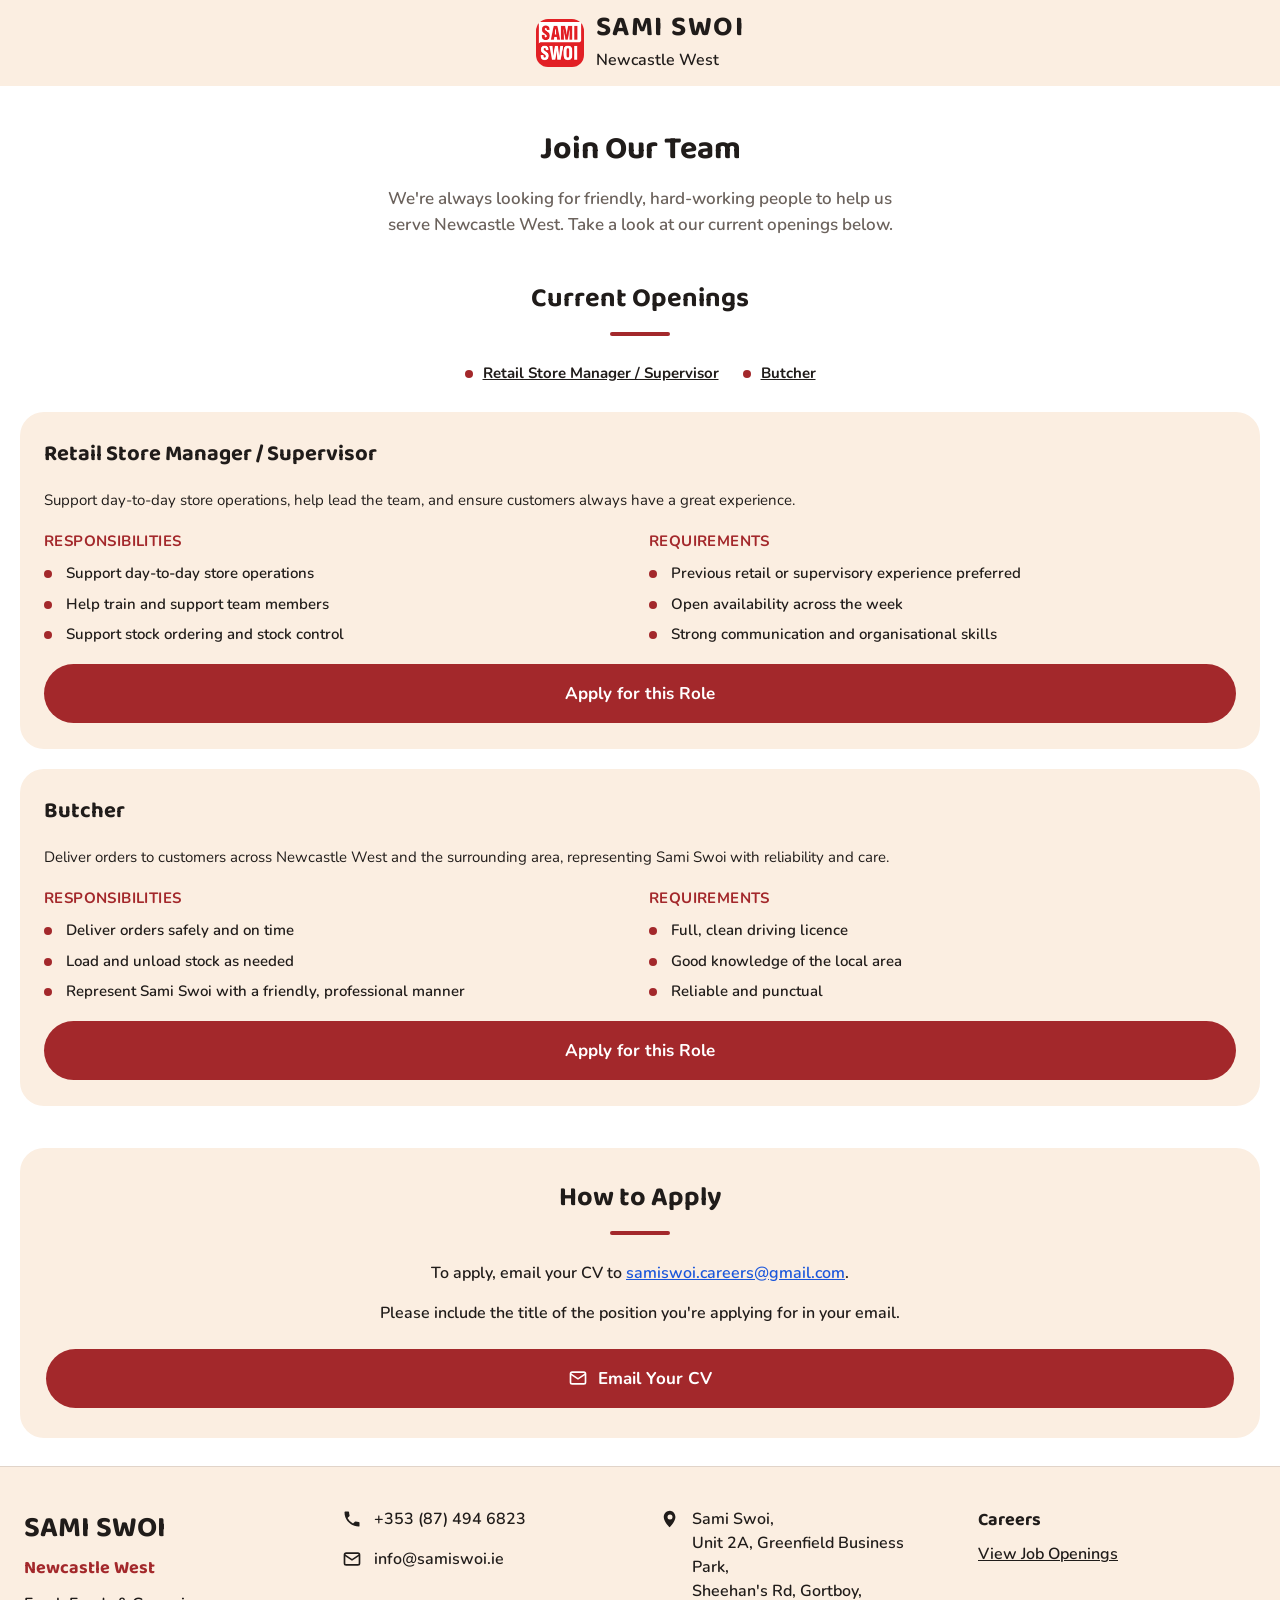
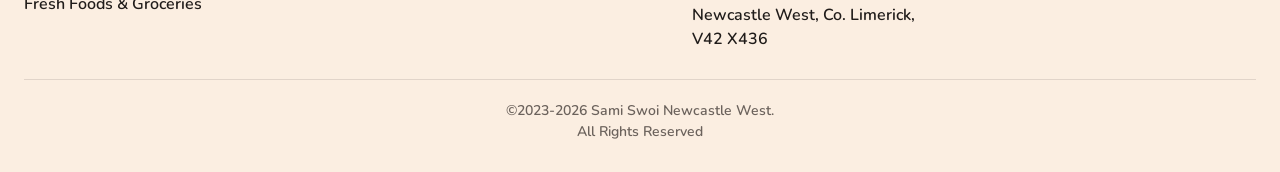
==== jobs.html @ d5d6e039 "Update jobs" ====
<!DOCTYPE html>
<html lang="en">

<head>
  <meta charset="UTF-8" />
  <meta name="viewport" content="width=device-width, initial-scale=1.0" />
  <title>Jobs | Sami Swoi Newcastle West</title>
  <meta name="format-detection" content="telephone=no" />
  <link rel="icon" href="favicon.ico" />
  <link rel="preconnect" href="https://fonts.googleapis.com" />
  <link rel="preconnect" href="https://fonts.gstatic.com" crossorigin />
  <link
    href="https://fonts.googleapis.com/css2?family=Baloo+2:wght@500;600;700;800&family=Nunito:wght@400;600;700;800&display=swap"
    rel="stylesheet" />
  <link rel="stylesheet" href="styles.css" />
  <script src="fragments.js" defer></script>
</head>

<body>
  <div class="page" id="top">

    <div id="site-header"></div>

    <section class="jobs-hero">
      <div class="jobs-hero-content">
        <h1>Join Our Team</h1>
        <p>We're always looking for friendly, hard-working people to help us serve Newcastle West. Take a look at
          our current openings below.</p>
      </div>
    </section>

    <section class="jobs" id="jobs">
      <h2 class="section-heading">Current Openings</h2>

      <ul class="job-links">
        <li><a href="#job1">Retail Store Manager / Supervisor</a></li>
        <li><a href="#job2">Butcher</a></li>
      </ul>

      <div class="job-list">

        <article class="job-card" id="job1">
          <h3 class="job-title">Retail Store Manager / Supervisor</h3>
          <p class="job-description">Support day-to-day store operations, help lead the team, and ensure customers
            always have a great experience.</p>
          <div class="job-groups">
            <div class="job-group">
              <h4 class="job-group-heading">Responsibilities</h4>
              <ul class="job-bullets">
                <li>Support day-to-day store operations</li>
                <li>Help train and support team members</li>
                <li>Support stock ordering and stock control</li>
              </ul>
            </div>
            <div class="job-group">
              <h4 class="job-group-heading">Requirements</h4>
              <ul class="job-bullets">
                <li>Previous retail or supervisory experience preferred</li>
                <li>Open availability across the week</li>
                <li>Strong communication and organisational skills</li>
              </ul>
            </div>
          </div>
          <a href="#apply" class="btn btn-primary btn-full">Apply for this Role</a>
        </article>

        <article class="job-card" id="job2">
          <h3 class="job-title">Butcher</h3>
          <p class="job-description">Deliver orders to customers across Newcastle West and the surrounding area,
            representing Sami Swoi with reliability and care.</p>
          <div class="job-groups">
            <div class="job-group">
              <h4 class="job-group-heading">Responsibilities</h4>
              <ul class="job-bullets">
                <li>Deliver orders safely and on time</li>
                <li>Load and unload stock as needed</li>
                <li>Represent Sami Swoi with a friendly, professional manner</li>
              </ul>
            </div>
            <div class="job-group">
              <h4 class="job-group-heading">Requirements</h4>
              <ul class="job-bullets">
                <li>Full, clean driving licence</li>
                <li>Good knowledge of the local area</li>
                <li>Reliable and punctual</li>
              </ul>
            </div>
          </div>
          <a href="#apply" class="btn btn-primary btn-full">Apply for this Role</a>
        </article>

      </div>
    </section>

    <section class="apply" id="apply">
      <div class="apply-card">
        <h2 class="section-heading">How to Apply</h2>
        <p>To apply, email your CV to <a href="mailto:samiswoi.careers@gmail.com" class="link">samiswoi.careers@gmail.com</a>.</p>
        <p>Please include the title of the position you're applying for in your email.</p>
        <a href="mailto:samiswoi.careers@gmail.com?subject=Job%20Application" class="btn btn-primary btn-full">
          <svg viewBox="0 0 24 24" fill="none" stroke="currentColor" stroke-width="2">
            <rect x="3" y="5" width="18" height="14" rx="2" />
            <path d="M3 7l9 6 9-6" />
          </svg>
          Email Your CV
        </a>
      </div>
    </section>

    <div id="site-footer"></div>

  </div>

</body>

</html>
---- styles.css ----
:root {
  --cream: #fbeee1;
  --maroon: #a3282b;
  --maroon-dark: #862123;
  --ink: #201c1a;
  --ink-soft: #6b625c;
  --placeholder: #58524e;
  --white: #ffffff;
  --line: rgba(32, 28, 26, 0.12);
  --radius-lg: 24px;
  --radius-md: 18px;
  --radius-sm: 12px;
}

* {
  margin: 0;
  padding: 0;
  box-sizing: border-box;
}

html {
  scroll-behavior: smooth;
}

body {
  font-family: 'Nunito', sans-serif;
  color: var(--ink);
  background: #e9ded0;
  -webkit-font-smoothing: antialiased;
  font-size: 16px;
  line-height: 1.5;
}

h1,
h2,
.logo,
.footer-brand,
.footer-nav-heading,
.product-name,
.info-label,
.job-title {
  font-family: 'Baloo 2', cursive;
}

a {
  color: inherit;
  text-decoration: none;
}

.link {
  color: #1a56db;
  text-decoration: underline;
}

.link:hover {
  color: #1442b0;
}

button {
  font-family: inherit;
  border: none;
  background: none;
  cursor: pointer;
}

a:focus-visible,
button:focus-visible {
  outline: 3px solid var(--maroon);
  outline-offset: 3px;
}

.page {
  margin: 0 auto;
  background: var(--white);
  overflow: hidden;
}

@media (max-width: 600px) {
  .page {
    box-shadow: 0 0 60px rgba(0, 0, 0, 0.12);
  }
}

/* ---------- Header ---------- */
.site-header {
  position: relative;
  background: var(--cream);
  display: flex;
  align-items: center;
  justify-content: center;
  padding: 14px 24px;
  z-index: 30;
}

.logo-block {
  display: flex;
  align-items: center;
  gap: 12px;
}

.logo-icon {
  width: 40px;
  height: 40px;
  flex-shrink: 0;
  border-radius: var(--radius-sm);
}

.logo-block .logo {
  font-size: 28px;
  font-weight: 700;
  letter-spacing: 1.5px;
  line-height: 1;
}

.logo-block .tagline {
  font-size: 16px;
  font-weight: 600;
  margin-top: 6px;
}

@media (min-width: 601px) {
  .logo-icon {
    width: 48px;
    height: 48px;
  }
}

/* ---------- Hero ---------- */
.hero {
  position: relative;
  min-height: 580px;
  display: flex;
  align-items: flex-end;
  background: url('static/images/main.jpeg') center / cover no-repeat;
  overflow: hidden;
}

.hero::after {
  content: "";
  position: absolute;
  inset: 0;
  background: linear-gradient(to top, rgba(10, 8, 6, 0.82) 8%, rgba(10, 8, 6, 0.25) 55%, rgba(10, 8, 6, 0.05) 100%);
}

.hero-content {
  position: relative;
  z-index: 2;
  padding: 32px 24px 40px;
  color: var(--white);
}

.hero-content h1 {
  font-size: 40px;
  font-weight: 700;
  line-height: 1.08;
  margin-bottom: 16px;
  text-shadow: 0 2px 12px rgba(0, 0, 0, 0.25);
}

.hero-content p {
  font-size: 20px;
  font-weight: 700;
  line-height: 1.4;
  margin-bottom: 26px;
  max-width: 520px;
  text-shadow: 0 1px 8px rgba(0, 0, 0, 0.2);
}

.hero-buttons {
  display: flex;
  flex-wrap: wrap;
  gap: 12px;
}

/* ---------- Buttons ---------- */
.btn {
  display: inline-flex;
  align-items: center;
  justify-content: center;
  gap: 10px;
  padding: 17px 26px;
  border-radius: 50px;
  font-weight: 700;
  font-size: 17px;
  transition: transform 0.15s ease, background 0.15s ease, box-shadow 0.15s ease;
}

.btn svg {
  width: 20px;
  height: 20px;
  flex-shrink: 0;
}

.btn-primary {
  background: var(--maroon);
  color: var(--white);
}

.btn-primary:hover {
  background: var(--maroon-dark);
  transform: translateY(-2px);
  box-shadow: 0 10px 20px rgba(163, 40, 43, 0.3);
}

.btn-outline {
  background: rgba(0, 0, 0, 0.18);
  border: 2px solid var(--white);
  color: var(--white);
}

.btn-outline:hover {
  background: rgba(255, 255, 255, 0.15);
  transform: translateY(-2px);
}

.btn-full {
  width: 100%;
}

/* ---------- Quick info cards ---------- */
.quick-info {
  display: grid;
  grid-template-columns: repeat(3, 1fr);
  gap: 12px;
  padding: 28px 20px 8px;
}

.info-card {
  background: var(--cream);
  border-radius: var(--radius-md);
  padding: 26px 8px 20px;
  text-align: center;
  display: flex;
  flex-direction: column;
  align-items: center;
  gap: 10px;
  transition: transform 0.2s ease, box-shadow 0.2s ease;
}

.info-card:hover {
  transform: translateY(-4px);
  box-shadow: 0 10px 24px rgba(0, 0, 0, 0.08);
}

.info-card-tel {
  display: flex;
  flex-direction: column;
  align-items: center;
  gap: 10px;
}

.info-icon {
  color: var(--maroon);
  width: 34px;
  height: 34px;
}

.info-icon svg {
  width: 100%;
  height: 100%;
}

.info-label {
  font-size: 18px;
  font-weight: 700;
}

.info-sub {
  font-size: 14px;
  opacity: 0.75;
  word-break: break-word;
}

/* ---------- Section heading ---------- */
.section-heading {
  font-size: 27px;
  font-weight: 700;
  text-align: center;
  position: relative;
  padding-bottom: 16px;
  margin-bottom: 26px;
}

.section-heading::after {
  content: "";
  position: absolute;
  bottom: 0;
  left: 50%;
  transform: translateX(-50%);
  width: 60px;
  height: 4px;
  border-radius: 2px;
  background: var(--maroon);
}

.section-heading.left {
  text-align: left;
}

.section-heading.left::after {
  left: 0;
  transform: none;
}

/* ---------- Best sellers ---------- */
.best-sellers {
  padding: 34px 0 8px;
}

.best-sellers .section-heading {
  padding: 0 20px;
}

.scroll-row {
  display: flex;
  gap: 16px;
  overflow-x: auto;
  padding: 4px 20px 14px;
  scroll-snap-type: x proximity;
}

.scroll-row::-webkit-scrollbar {
  height: 6px;
}

.scroll-row::-webkit-scrollbar-thumb {
  background: var(--line);
  border-radius: 3px;
}

.product-card {
  flex: 0 0 148px;
  scroll-snap-align: start;
}

.product-card .placeholder-img {
  width: 148px;
  height: 148px;
  margin-bottom: 12px;
}

.product-name {
  font-size: 18px;
  font-weight: 700;
  margin-bottom: 2px;
}

.product-sub {
  font-size: 14px;
  color: var(--ink-soft);
  line-height: 1.35;
}

.placeholder-img {
  background-color: var(--placeholder);
  background-image:
    linear-gradient(to top right, transparent calc(50% - 1px), rgba(255, 255, 255, 0.55) calc(50% - 1px), rgba(255, 255, 255, 0.55) calc(50% + 1px), transparent calc(50% + 1px)),
    linear-gradient(to top left, transparent calc(50% - 1px), rgba(255, 255, 255, 0.55) calc(50% - 1px), rgba(255, 255, 255, 0.55) calc(50% + 1px), transparent calc(50% + 1px));
  border-radius: var(--radius-sm);
  transition: transform 0.2s ease;
}

.product-card:hover .placeholder-img {
  transform: scale(1.04);
}

/* ---------- Opening hours ---------- */
.opening-hours {
  padding: 28px 20px 8px;
}

.hours-card {
  background: var(--cream);
  border-radius: var(--radius-lg);
  padding: 30px 26px;
  text-align: center;
}

.hours-card p {
  font-size: 18px;
  font-weight: 600;
  margin-bottom: 6px;
}

.hours-card hr {
  border: none;
  border-top: 1px solid var(--line);
  margin: 18px 0;
}

.hours-card .muted {
  font-size: 15px;
  font-weight: 600;
  color: var(--ink-soft);
  margin-bottom: 0;
}

/* ---------- Gallery ---------- */
.gallery {
  padding: 34px 20px 8px;
}

.carousel {
  overflow: hidden;
}

@media (min-width: 601px) {
  .carousel {
    max-width: 960px;
    margin: 0 auto;
  }
}

.carousel-track {
  display: flex;
  transition: transform 0.5s ease;
}

.carousel-page {
  flex: 0 0 100%;
  display: grid;
  grid-template-columns: repeat(2, 1fr);
  grid-template-rows: repeat(2, 1fr);
  gap: 10px;
}

.carousel-page img {
  width: 100%;
  aspect-ratio: 1 / 1;
  object-fit: cover;
  display: block;
  border-radius: var(--radius-sm);
  transition: transform 0.2s ease;
}

.carousel-page img:hover {
  transform: scale(1.04);
}

.carousel-controls {
  display: flex;
  justify-content: center;
  gap: 16px;
  margin-top: 20px;
}

@media (min-width: 1100px) {
  .carousel-wrap {
    display: grid;
    grid-template-columns: auto minmax(0, 960px) auto;
    align-items: center;
    justify-content: center;
    gap: 24px;
  }

  .carousel-wrap .carousel {
    grid-column: 2;
    margin: 0;
  }

  .carousel-controls {
    display: contents;
  }

  .carousel-controls #galleryPrev {
    grid-column: 1;
    grid-row: 1;
  }

  .carousel-controls #galleryNext {
    grid-column: 3;
    grid-row: 1;
  }
}

.carousel-btn {
  width: 48px;
  height: 48px;
  border-radius: 50%;
  background: var(--maroon);
  color: var(--white);
  display: flex;
  align-items: center;
  justify-content: center;
  transition: background 0.15s ease, transform 0.15s ease;
}

.carousel-btn:hover {
  background: var(--maroon-dark);
  transform: translateY(-2px);
}

.carousel-btn svg {
  width: 22px;
  height: 22px;
}

/* ---------- Find us ---------- */
.find-us {
  padding: 34px 20px 8px;
}

.map-embed {
  border-radius: var(--radius-lg);
  overflow: hidden;
  height: 340px;
  margin-bottom: 24px;
  border: 1px solid var(--line);
}

.map-embed iframe {
  width: 100%;
  height: 100%;
  border: 0;
  display: block;
}

.address-block {
  display: flex;
  gap: 14px;
  align-items: flex-start;
  margin-bottom: 22px;
}

.address-block .pin-icon {
  width: 26px;
  height: 26px;
  color: var(--maroon);
  flex-shrink: 0;
  margin-top: 2px;
}

.address-block p {
  font-size: 18px;
  font-weight: 700;
  line-height: 1.5;
}

/* ---------- Follow us ---------- */
.follow-us {
  padding: 32px 20px 40px;
  margin-top: 20px;
  text-align: center;
}

.follow-us .sub {
  font-size: 18px;
  font-weight: 600;
  max-width: 320px;
  margin: 0 auto 26px;
}

.social-row {
  display: flex;
  justify-content: center;
  gap: 18px;
}

.social-icon {
  width: 62px;
  height: 62px;
  border-radius: 50%;
  background: #141414;
  color: var(--white);
  display: flex;
  align-items: center;
  justify-content: center;
  transition: transform 0.2s ease;
}

.social-icon svg {
  width: 26px;
  height: 26px;
}

.social-icon:hover {
  transform: translateY(-4px);
}

/* ---------- Jobs ---------- */
.jobs-hero {
  padding: 40px 20px 8px;
  text-align: center;
}

.jobs-hero-content h1 {
  font-size: 32px;
  font-weight: 700;
  margin-bottom: 12px;
}

.jobs-hero-content p {
  font-size: 17px;
  font-weight: 600;
  color: var(--ink-soft);
  max-width: 520px;
  margin: 0 auto;
}

.jobs {
  padding: 34px 20px 8px;
}

.job-links {
  list-style: none;
  display: flex;
  flex-wrap: wrap;
  justify-content: center;
  gap: 10px 24px;
  margin: 0 0 28px;
  padding: 0;
}

.job-links li {
  font-size: 15px;
  font-weight: 700;
  padding-left: 18px;
  position: relative;
}

.job-links li::before {
  content: "";
  position: absolute;
  left: 0;
  top: 8px;
  width: 8px;
  height: 8px;
  border-radius: 50%;
  background: var(--maroon);
}

.job-links a {
  text-decoration: underline;
}

.job-links a:hover {
  color: var(--maroon);
}

.job-list {
  display: grid;
  gap: 20px;
}

.job-card {
  background: var(--cream);
  border-radius: var(--radius-lg);
  padding: 26px 24px;
  display: flex;
  flex-direction: column;
  gap: 18px;
  transition: transform 0.2s ease, box-shadow 0.2s ease;
}

.job-card:hover {
  transform: translateY(-4px);
  box-shadow: 0 10px 24px rgba(0, 0, 0, 0.08);
}

.job-title {
  font-size: 22px;
  font-weight: 700;
}

.job-description {
  font-size: 15px;
  color: var(--ink);
  line-height: 1.5;
}

.job-groups {
  display: grid;
  gap: 18px;
}

@media (min-width: 700px) {
  .job-groups {
    grid-template-columns: repeat(2, 1fr);
  }
}

.job-group {
  display: flex;
  flex-direction: column;
  gap: 10px;
}

.job-group-heading {
  font-size: 15px;
  font-weight: 700;
  text-transform: uppercase;
  letter-spacing: 0.4px;
  color: var(--maroon);
}

.job-bullets {
  list-style: none;
  display: flex;
  flex-direction: column;
  gap: 8px;
  flex: 1;
}

.job-bullets li {
  font-size: 15px;
  font-weight: 600;
  padding-left: 22px;
  position: relative;
}

.job-bullets li::before {
  content: "";
  position: absolute;
  left: 0;
  top: 8px;
  width: 8px;
  height: 8px;
  border-radius: 50%;
  background: var(--maroon);
}

.job-card .btn {
  margin-top: auto;
}

/* ---------- Apply ---------- */
.apply {
  padding: 34px 20px 8px;
}

.apply-card {
  background: var(--cream);
  border-radius: var(--radius-lg);
  padding: 30px 26px;
  text-align: center;
}

.apply-card p {
  font-size: 16px;
  font-weight: 600;
  margin-bottom: 16px;
  line-height: 1.5;
}

.apply-card .btn {
  margin-top: 8px;
}

/* ---------- Footer ---------- */
.site-footer {
  background: var(--cream);
  padding: 40px 24px 30px;
  margin-top: 20px;
  border-top: 1px solid var(--line);
}

.footer-columns {
  display: flex;
  flex-direction: column;
  gap: 22px;
}

.footer-brand {
  font-size: 29px;
  font-weight: 700;
}

.footer-location {
  font-size: 18px;
  font-weight: 700;
  color: var(--maroon);
  margin-top: 4px;
  font-family: 'Baloo 2', cursive;
}

.footer-desc {
  font-size: 16px;
  font-weight: 600;
  margin-top: 10px;
}

.footer-contact {
  display: flex;
  flex-direction: column;
  gap: 16px;
}

.footer-address {
  display: flex;
  flex-direction: column;
}

.footer-nav {
  display: flex;
  flex-direction: column;
  gap: 8px;
}

.footer-nav-heading {
  font-size: 18px;
  font-weight: 700;
  font-family: 'Baloo 2', cursive;
}

.footer-nav-link {
  font-size: 16px;
  font-weight: 600;
  text-decoration: underline;
}

.footer-nav-link:hover {
  color: var(--maroon);
}

@media (min-width: 601px) {
  .footer-columns {
    flex-direction: row;
    justify-content: space-between;
    align-items: flex-start;
    gap: 40px;
  }

  .footer-about,
  .footer-contact,
  .footer-address,
  .footer-nav {
    flex: 1;
  }
}

.contact-row {
  display: flex;
  align-items: flex-start;
  gap: 12px;
  font-size: 16px;
  font-weight: 600;
}

.contact-row svg {
  width: 20px;
  height: 20px;
  flex-shrink: 0;
  margin-top: 2px;
}

.contact-row a {
  word-break: break-word;
}

.site-footer hr {
  border: none;
  border-top: 1px solid var(--line);
  margin: 28px 0 20px;
}

.copyright {
  text-align: center;
  font-size: 14px;
  font-weight: 600;
  color: var(--ink-soft);
  line-height: 1.5;
}

@media (prefers-reduced-motion: reduce) {
  html {
    scroll-behavior: auto;
  }

  * {
    transition-duration: 0.01ms !important;
    animation-duration: 0.01ms !important;
  }
}
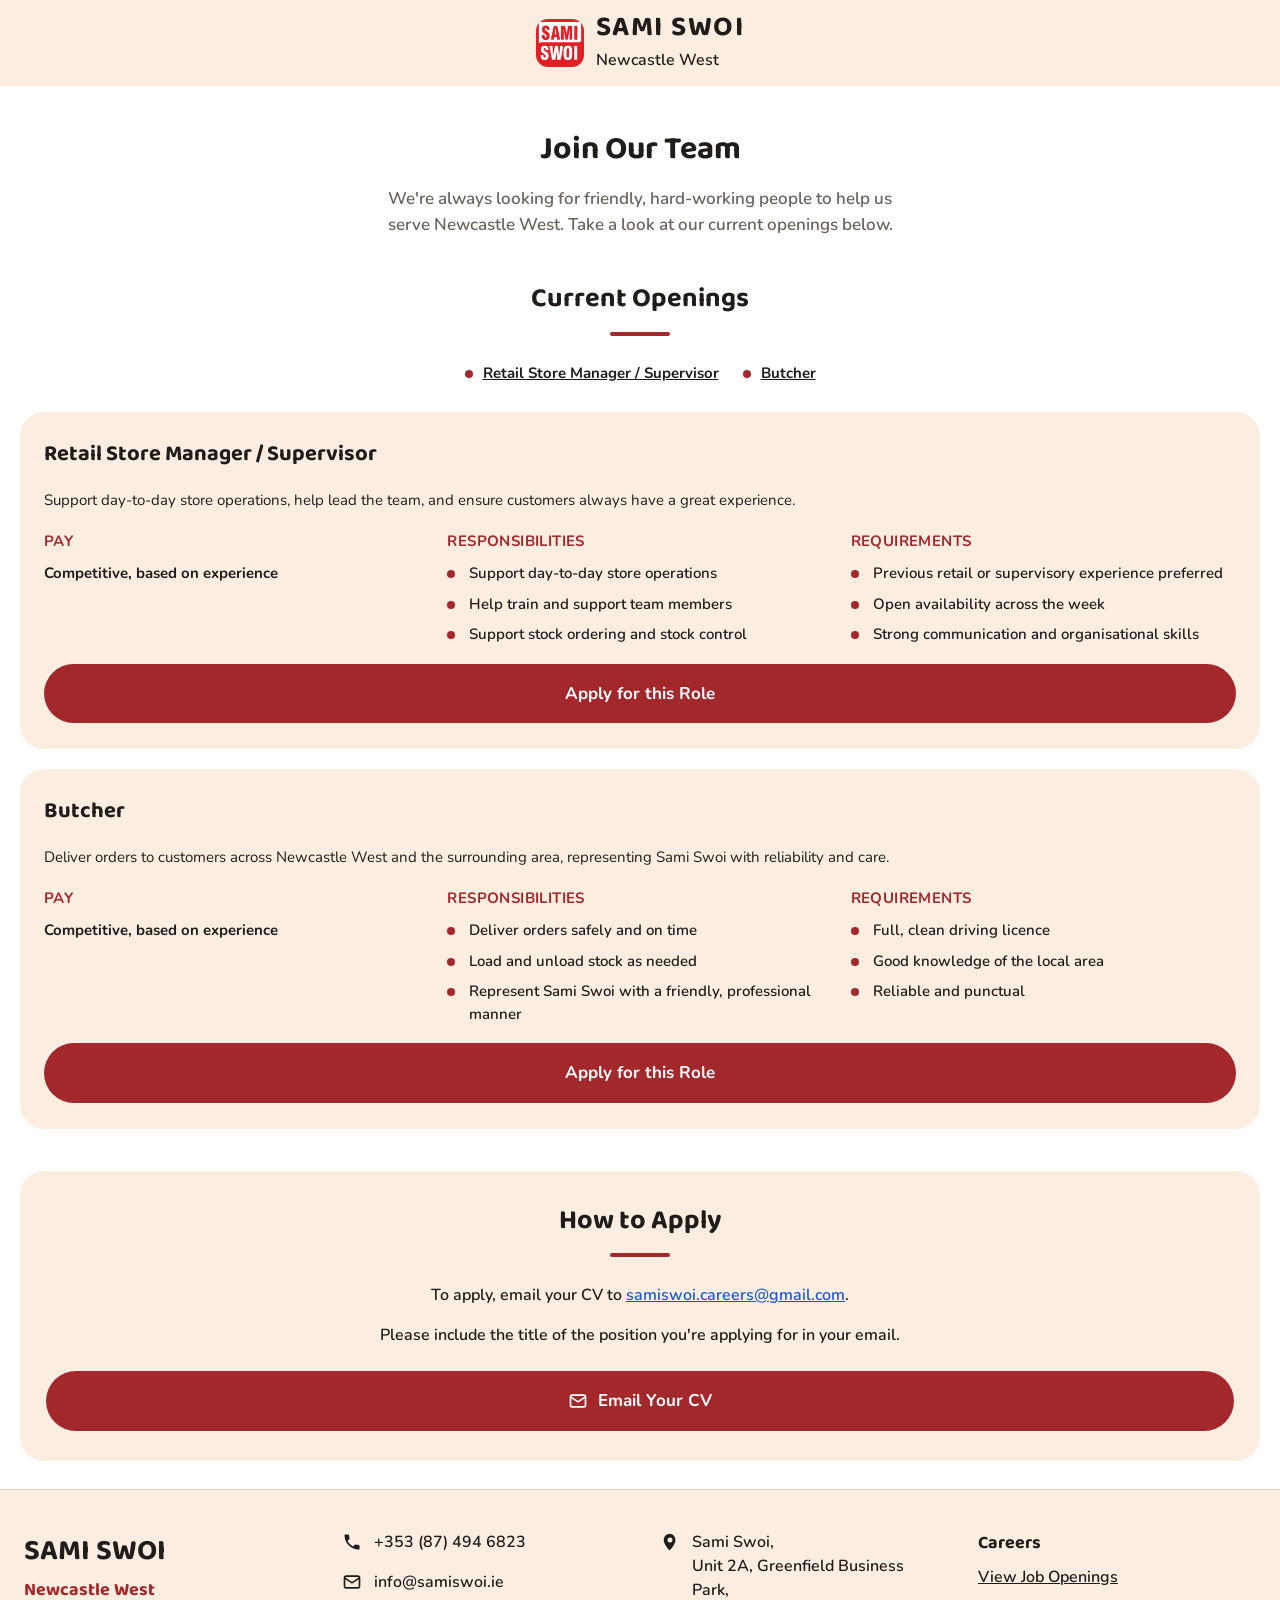
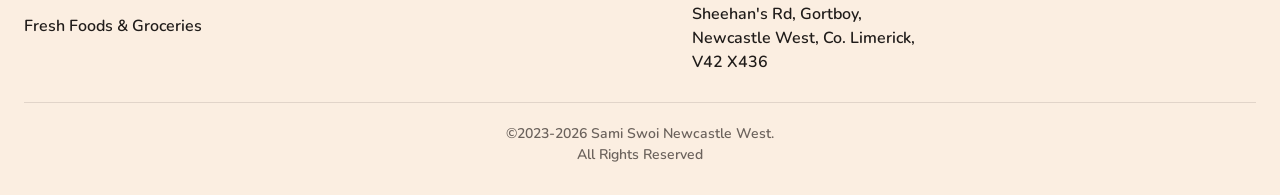
==== commit 1dcef277: "Add pay" ====
--- a/jobs.html
+++ b/jobs.html
@@ -45,6 +45,10 @@
             always have a great experience.</p>
           <div class="job-groups">
             <div class="job-group">
+              <h4 class="job-group-heading">Pay</h4>
+              <p class="job-pay-value">Competitive, based on experience</p>
+            </div>
+            <div class="job-group">
               <h4 class="job-group-heading">Responsibilities</h4>
               <ul class="job-bullets">
                 <li>Support day-to-day store operations</li>
@@ -69,6 +73,10 @@
           <p class="job-description">Deliver orders to customers across Newcastle West and the surrounding area,
             representing Sami Swoi with reliability and care.</p>
           <div class="job-groups">
+            <div class="job-group">
+              <h4 class="job-group-heading">Pay</h4>
+              <p class="job-pay-value">Competitive, based on experience</p>
+            </div>
             <div class="job-group">
               <h4 class="job-group-heading">Responsibilities</h4>
               <ul class="job-bullets">
--- a/styles.css
+++ b/styles.css
@@ -675,7 +675,7 @@
 
 @media (min-width: 700px) {
   .job-groups {
-    grid-template-columns: repeat(2, 1fr);
+    grid-template-columns: repeat(auto-fit, minmax(200px, 1fr));
   }
 }
 
@@ -706,6 +706,12 @@
   font-weight: 600;
   padding-left: 22px;
   position: relative;
+}
+
+.job-pay-value {
+  font-size: 15px;
+  font-weight: 700;
+  color: var(--ink);
 }
 
 .job-bullets li::before {
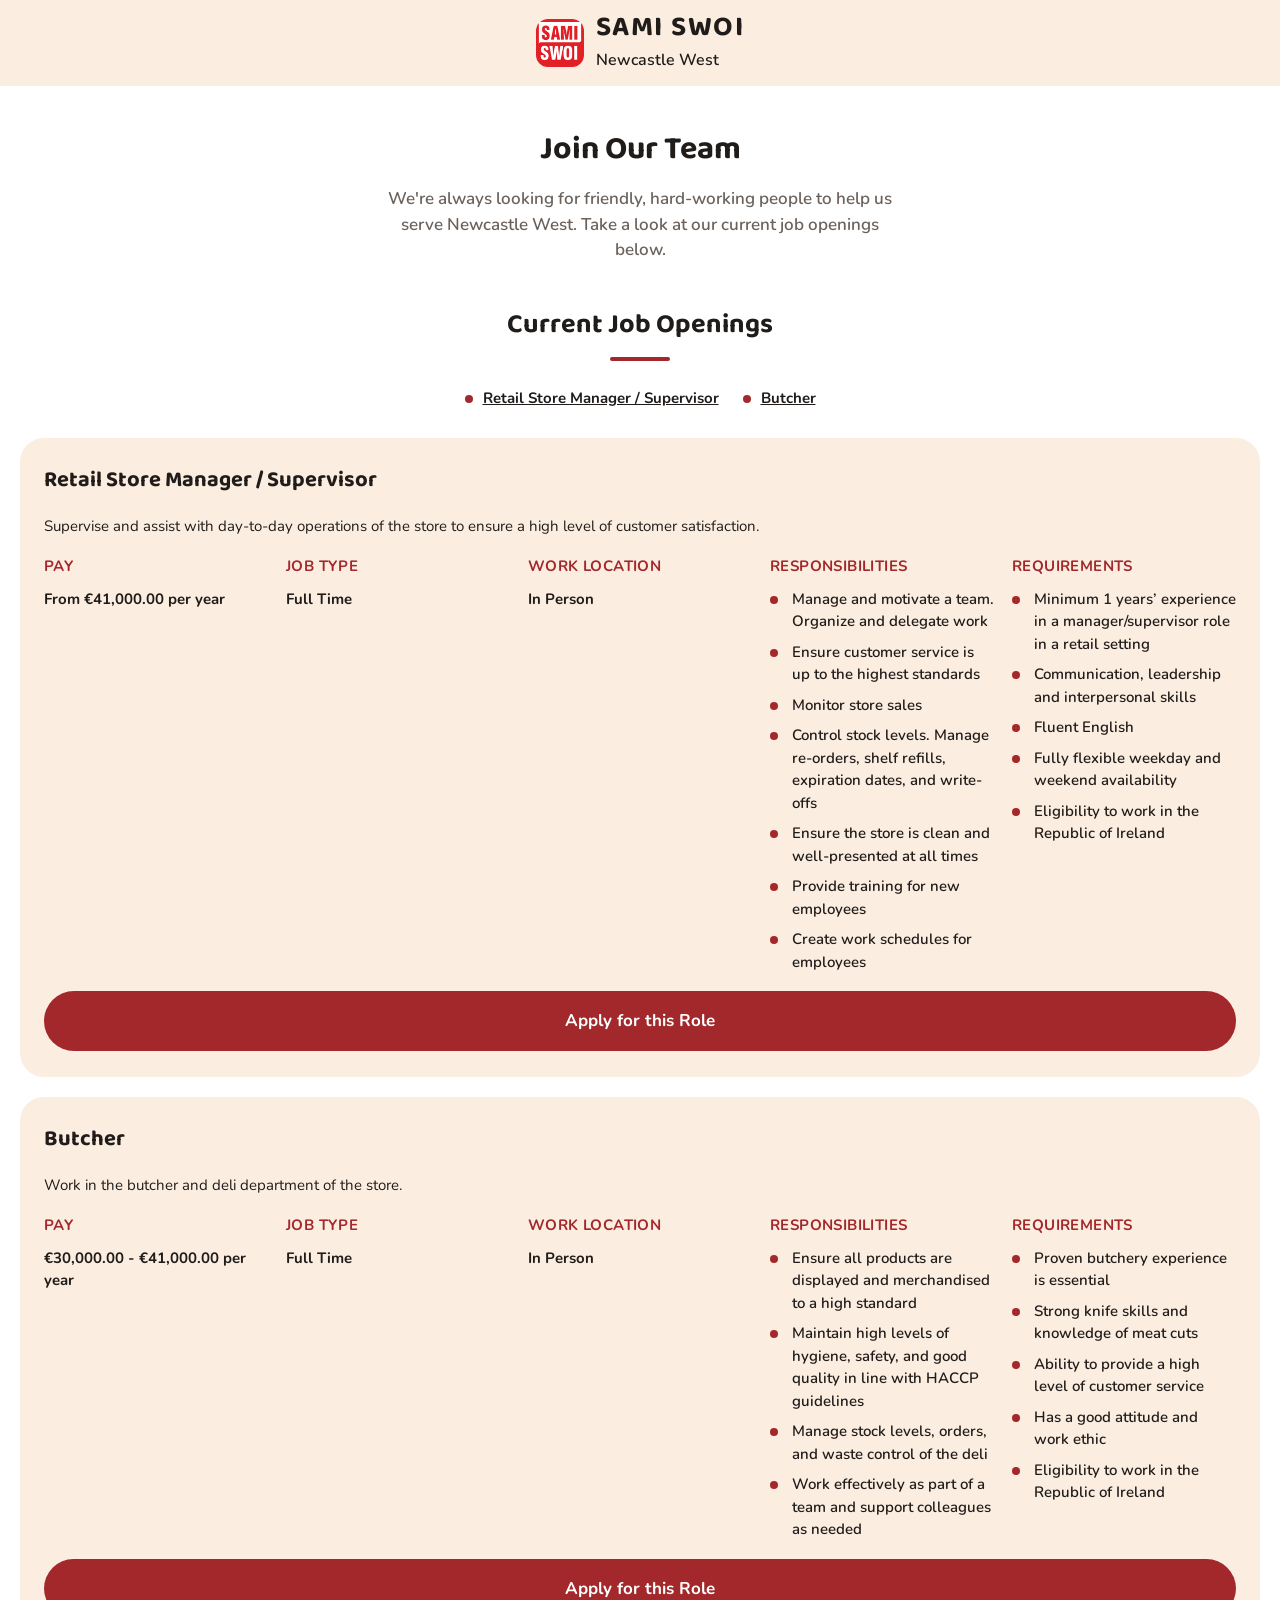
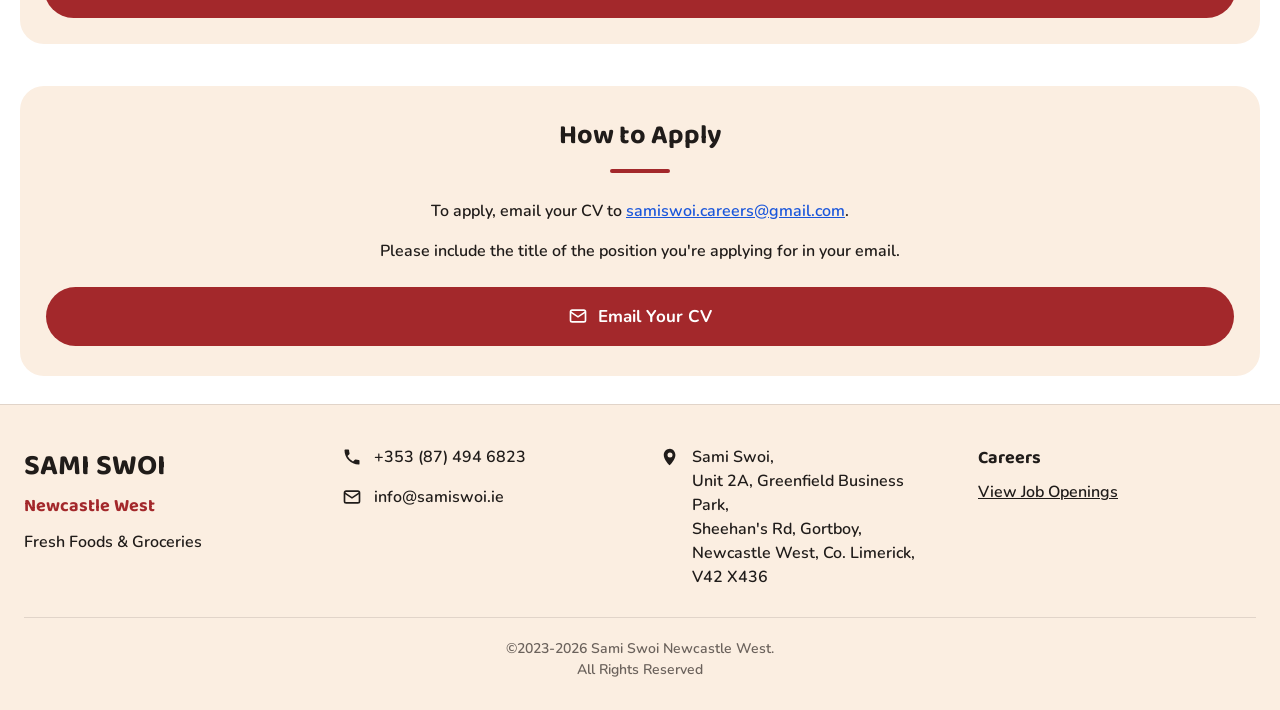
==== commit 95b2fb22: "Update job postings" ====
--- a/jobs.html
+++ b/jobs.html
@@ -25,12 +25,12 @@
       <div class="jobs-hero-content">
         <h1>Join Our Team</h1>
         <p>We're always looking for friendly, hard-working people to help us serve Newcastle West. Take a look at
-          our current openings below.</p>
+          our current job openings below.</p>
       </div>
     </section>
 
     <section class="jobs" id="jobs">
-      <h2 class="section-heading">Current Openings</h2>
+      <h2 class="section-heading">Current Job Openings</h2>
 
       <ul class="job-links">
         <li><a href="#job1">Retail Store Manager / Supervisor</a></li>
@@ -41,27 +41,42 @@
 
         <article class="job-card" id="job1">
           <h3 class="job-title">Retail Store Manager / Supervisor</h3>
-          <p class="job-description">Support day-to-day store operations, help lead the team, and ensure customers
-            always have a great experience.</p>
+          <p class="job-description">
+            Supervise and assist with day-to-day operations of the store to ensure a high level of customer satisfaction.
+          </p>
           <div class="job-groups">
             <div class="job-group">
               <h4 class="job-group-heading">Pay</h4>
-              <p class="job-pay-value">Competitive, based on experience</p>
+              <p class="job-pay-value">From €41,000.00 per year</p>
+            </div>
+            <div class="job-group">
+              <h4 class="job-group-heading">Job Type</h4>
+              <p class="job-pay-value">Full Time</p>
+            </div>
+            <div class="job-group">
+              <h4 class="job-group-heading">Work Location</h4>
+              <p class="job-pay-value">In Person</p>
             </div>
             <div class="job-group">
               <h4 class="job-group-heading">Responsibilities</h4>
               <ul class="job-bullets">
-                <li>Support day-to-day store operations</li>
-                <li>Help train and support team members</li>
-                <li>Support stock ordering and stock control</li>
+                <li>Manage and motivate a team. Organize and delegate work</li>
+                <li>Ensure customer service is up to the highest standards</li>
+                <li>Monitor store sales</li>
+                <li>Control stock levels. Manage re-orders, shelf refills, expiration dates, and write-offs</li>
+                <li>Ensure the store is clean and well-presented at all times</li>
+                <li>Provide training for new employees</li>
+                <li>Create work schedules for employees</li>
               </ul>
             </div>
             <div class="job-group">
               <h4 class="job-group-heading">Requirements</h4>
               <ul class="job-bullets">
-                <li>Previous retail or supervisory experience preferred</li>
-                <li>Open availability across the week</li>
-                <li>Strong communication and organisational skills</li>
+                <li>Minimum 1 years’ experience in a manager/supervisor role in a retail setting</li>
+                <li>Communication, leadership and interpersonal skills</li>
+                <li>Fluent English</li>
+                <li>Fully flexible weekday and weekend availability</li>
+                <li>Eligibility to work in the Republic of Ireland</li>
               </ul>
             </div>
           </div>
@@ -70,27 +85,37 @@
 
         <article class="job-card" id="job2">
           <h3 class="job-title">Butcher</h3>
-          <p class="job-description">Deliver orders to customers across Newcastle West and the surrounding area,
-            representing Sami Swoi with reliability and care.</p>
+          <p class="job-description">Work in the butcher and deli department of the store.</p>
           <div class="job-groups">
             <div class="job-group">
               <h4 class="job-group-heading">Pay</h4>
-              <p class="job-pay-value">Competitive, based on experience</p>
+              <p class="job-pay-value">€30,000.00 - €41,000.00 per year</p>
+            </div>
+            <div class="job-group">
+              <h4 class="job-group-heading">Job Type</h4>
+              <p class="job-pay-value">Full Time</p>
+            </div>
+            <div class="job-group">
+              <h4 class="job-group-heading">Work Location</h4>
+              <p class="job-pay-value">In Person</p>
             </div>
             <div class="job-group">
               <h4 class="job-group-heading">Responsibilities</h4>
               <ul class="job-bullets">
-                <li>Deliver orders safely and on time</li>
-                <li>Load and unload stock as needed</li>
-                <li>Represent Sami Swoi with a friendly, professional manner</li>
+                <li>Ensure all products are displayed and merchandised to a high standard</li>
+                <li>Maintain high levels of hygiene, safety, and good quality in line with HACCP guidelines</li>
+                <li>Manage stock levels, orders, and waste control of the deli</li>
+                <li>Work effectively as part of a team and support colleagues as needed</li>
               </ul>
             </div>
             <div class="job-group">
               <h4 class="job-group-heading">Requirements</h4>
               <ul class="job-bullets">
-                <li>Full, clean driving licence</li>
-                <li>Good knowledge of the local area</li>
-                <li>Reliable and punctual</li>
+                <li>Proven butchery experience is essential</li>
+                <li>Strong knife skills and knowledge of meat cuts</li>
+                <li>Ability to provide a high level of customer service</li>
+                <li>Has a good attitude and work ethic</li>
+                <li>Eligibility to work in the Republic of Ireland</li>
               </ul>
             </div>
           </div>
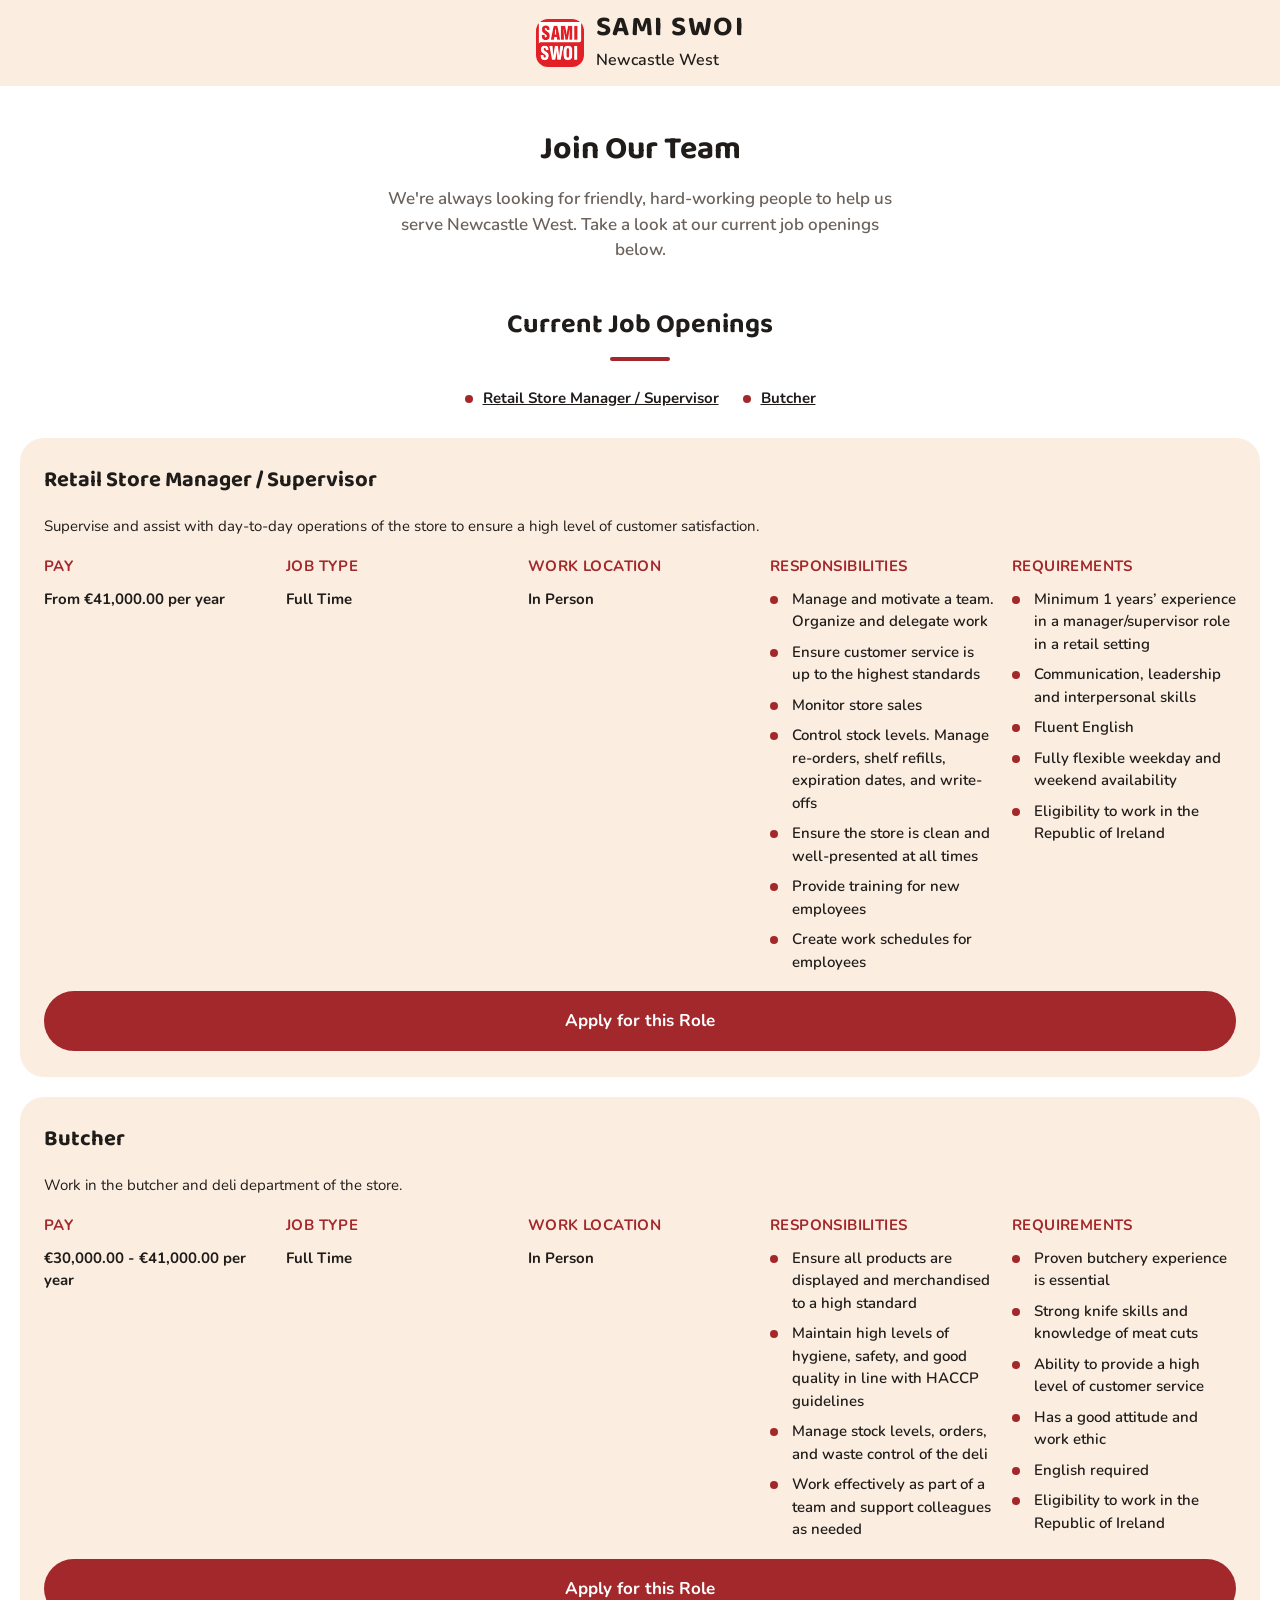
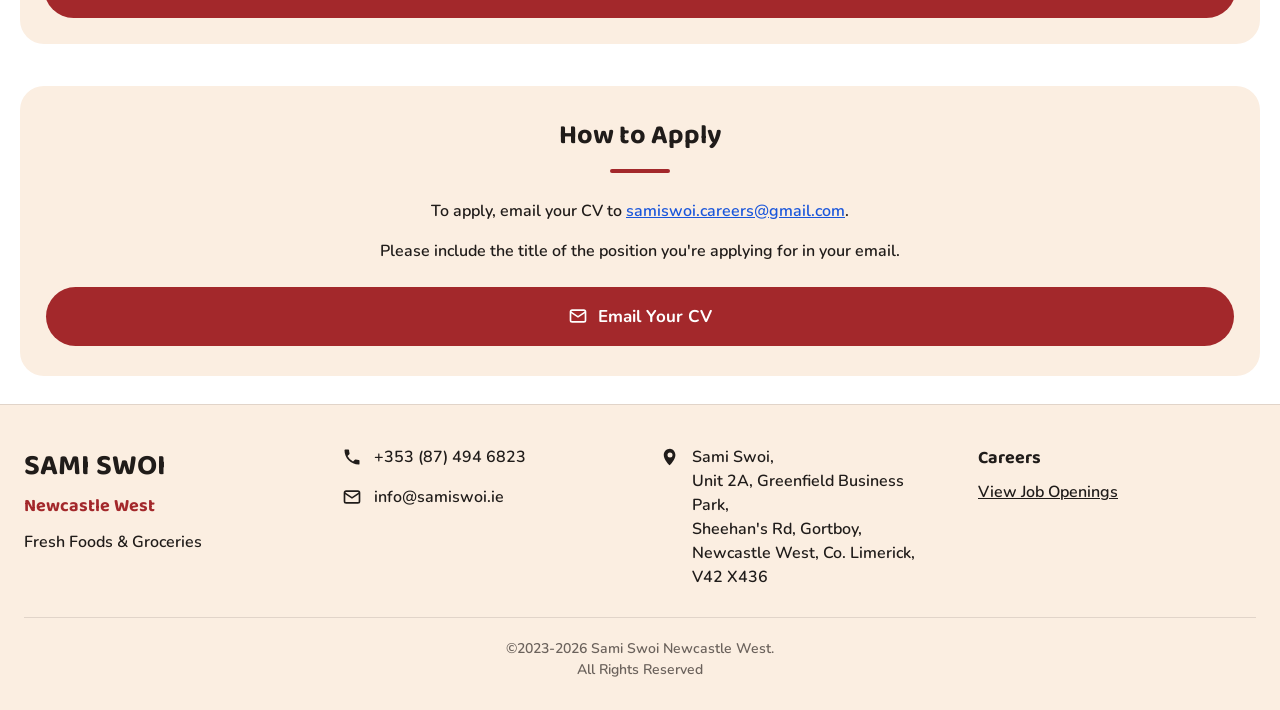
==== commit 68aef0f9: "Update job" ====
--- a/jobs.html
+++ b/jobs.html
@@ -115,6 +115,7 @@
                 <li>Strong knife skills and knowledge of meat cuts</li>
                 <li>Ability to provide a high level of customer service</li>
                 <li>Has a good attitude and work ethic</li>
+                <li>English required</li>
                 <li>Eligibility to work in the Republic of Ireland</li>
               </ul>
             </div>
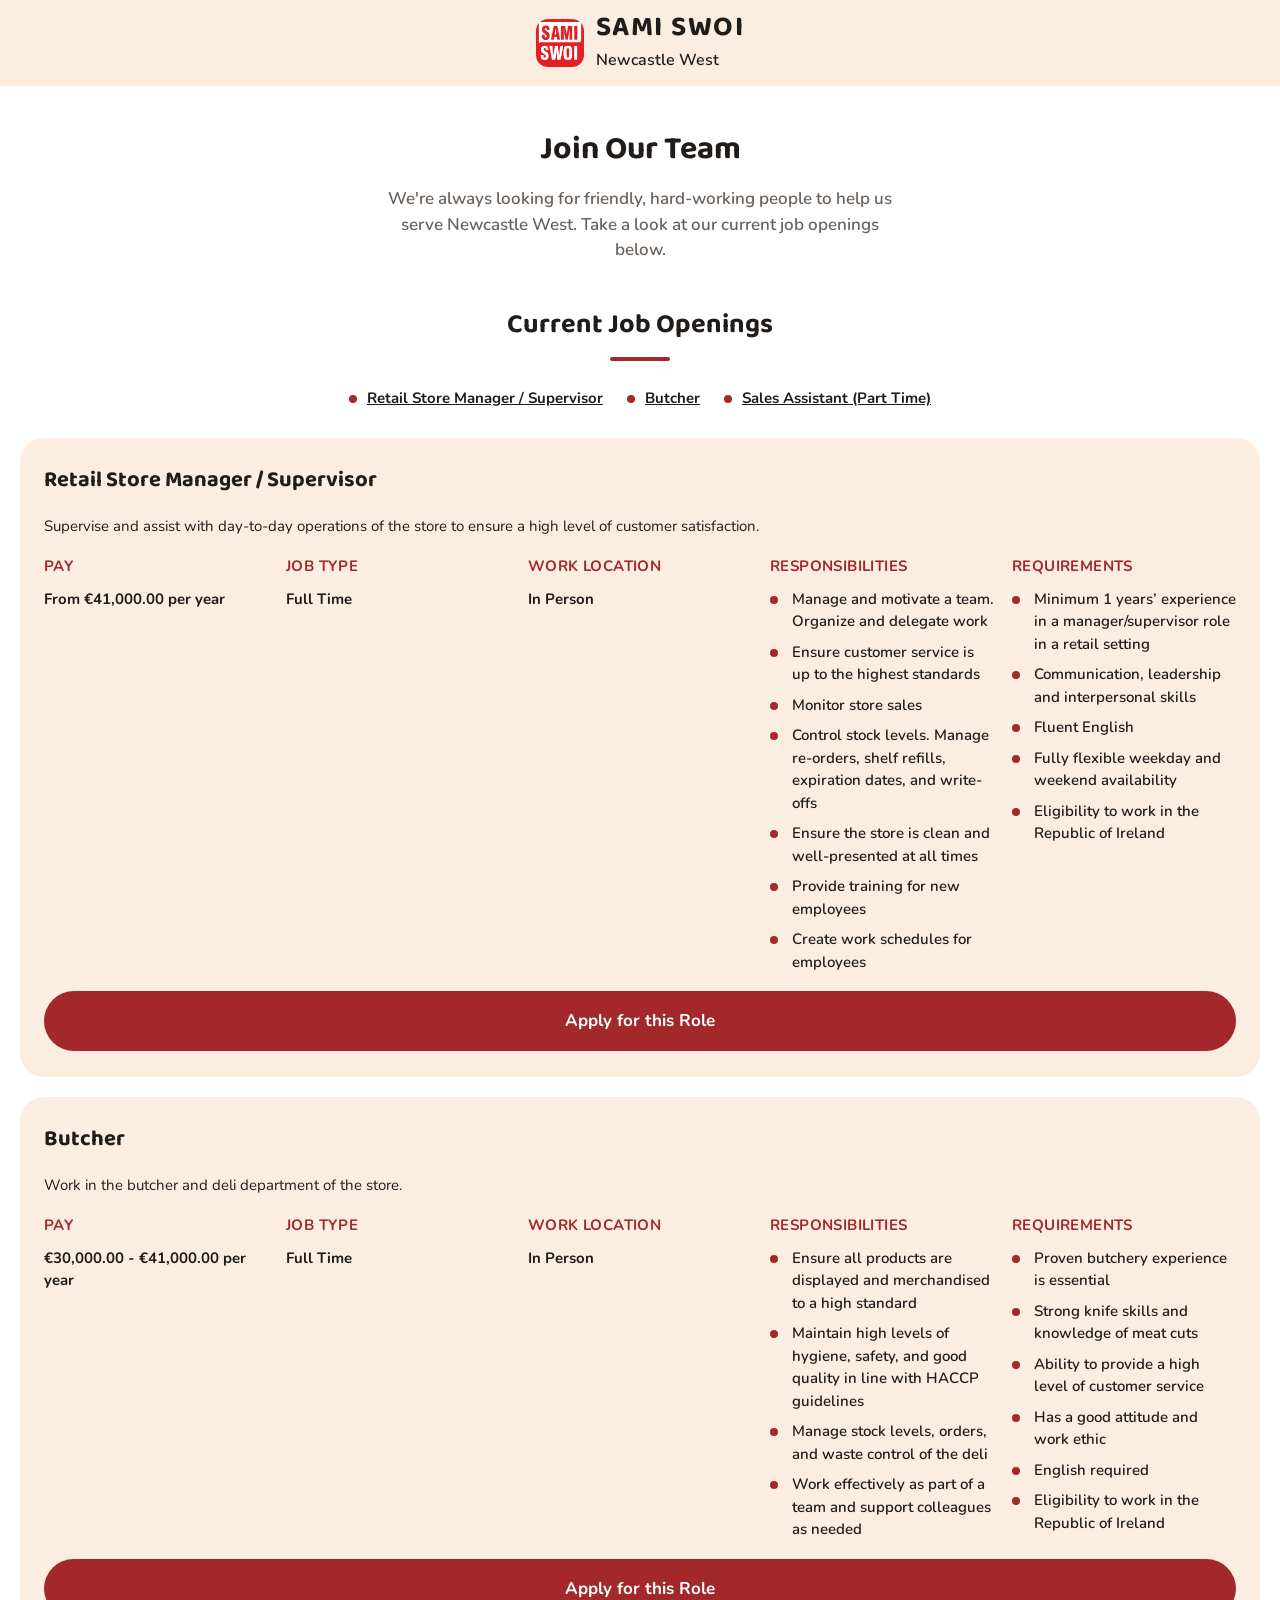
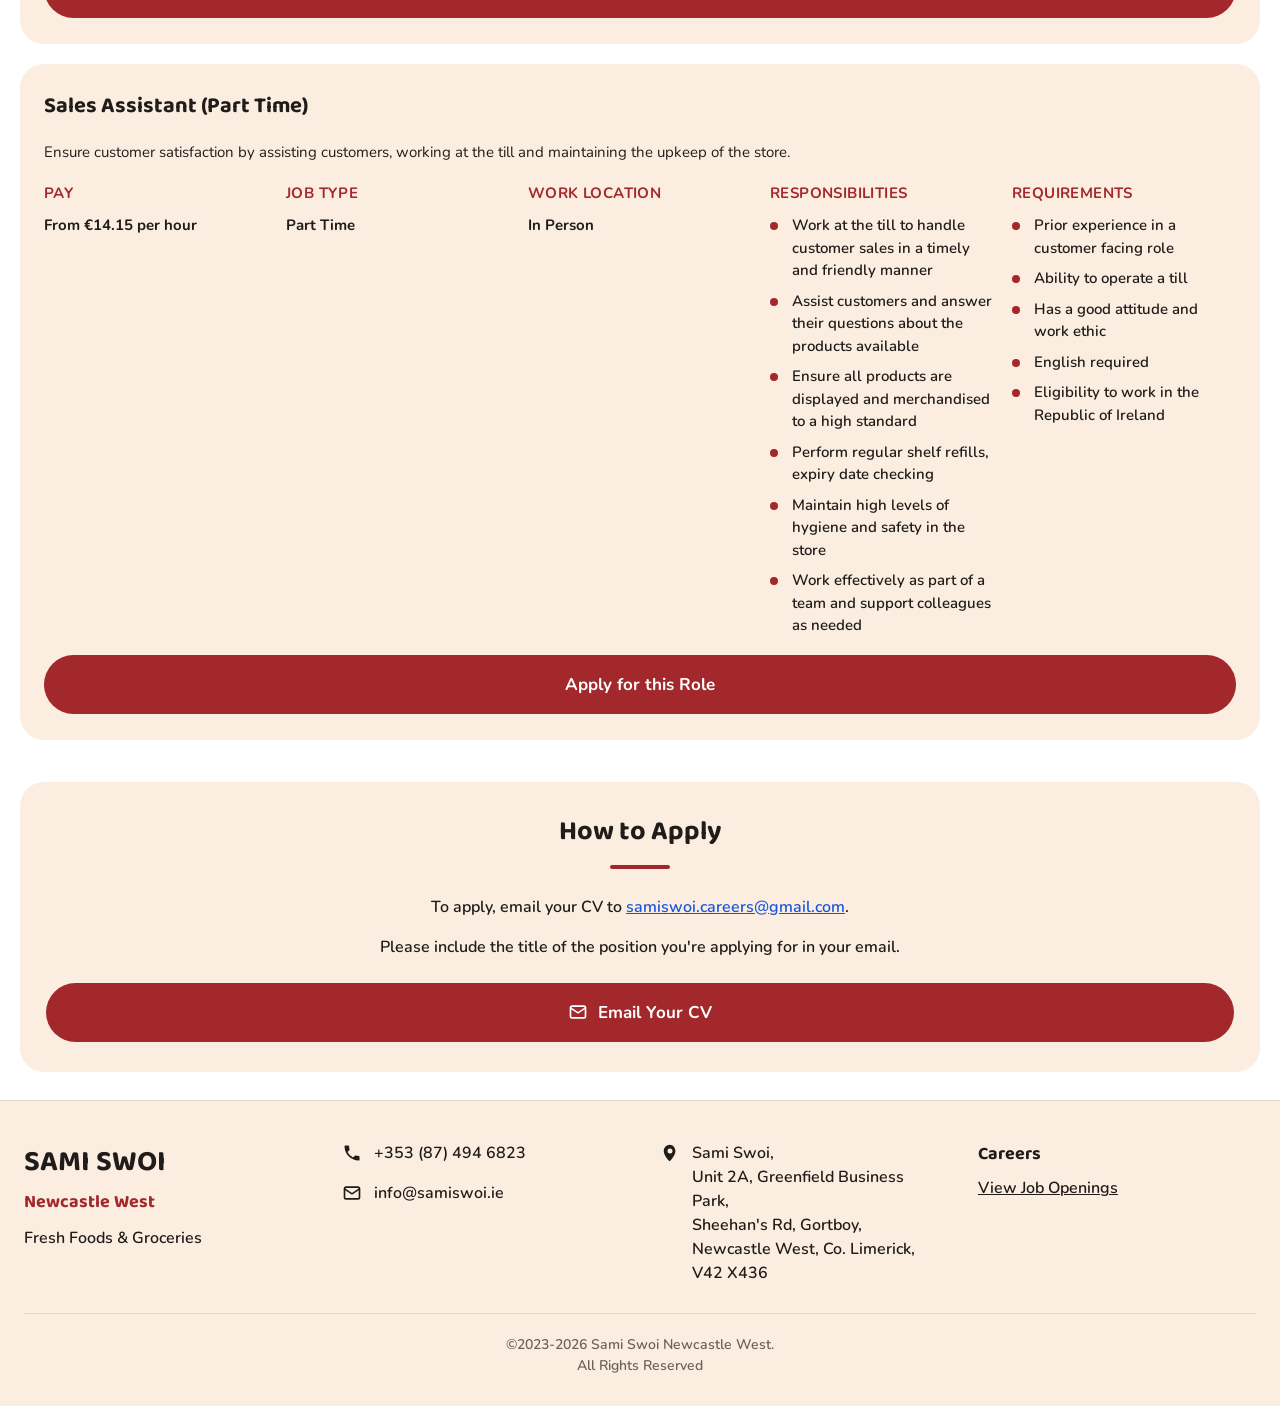
==== commit befa16bb: "Add sales assistant job" ====
--- a/jobs.html
+++ b/jobs.html
@@ -33,13 +33,14 @@
       <h2 class="section-heading">Current Job Openings</h2>
 
       <ul class="job-links">
-        <li><a href="#job1">Retail Store Manager / Supervisor</a></li>
-        <li><a href="#job2">Butcher</a></li>
+        <li><a href="#retail-store-manager-supervisor">Retail Store Manager / Supervisor</a></li>
+        <li><a href="#butcher">Butcher</a></li>
+        <li><a href="#sales-assistant-part-time">Sales Assistant (Part Time)</a></li>
       </ul>
 
       <div class="job-list">
 
-        <article class="job-card" id="job1">
+        <article class="job-card" id="retail-store-manager-supervisor">
           <h3 class="job-title">Retail Store Manager / Supervisor</h3>
           <p class="job-description">
             Supervise and assist with day-to-day operations of the store to ensure a high level of customer satisfaction.
@@ -83,7 +84,7 @@
           <a href="#apply" class="btn btn-primary btn-full">Apply for this Role</a>
         </article>
 
-        <article class="job-card" id="job2">
+        <article class="job-card" id="butcher">
           <h3 class="job-title">Butcher</h3>
           <p class="job-description">Work in the butcher and deli department of the store.</p>
           <div class="job-groups">
@@ -123,6 +124,47 @@
           <a href="#apply" class="btn btn-primary btn-full">Apply for this Role</a>
         </article>
 
+        <article class="job-card" id="sales-assistant-part-time">
+          <h3 class="job-title">Sales Assistant (Part Time)</h3>
+          <p class="job-description">Ensure customer satisfaction by assisting customers, working at the till and maintaining the upkeep of the store.</p>
+          <div class="job-groups">
+            <div class="job-group">
+              <h4 class="job-group-heading">Pay</h4>
+              <p class="job-pay-value">From €14.15 per hour</p>
+            </div>
+            <div class="job-group">
+              <h4 class="job-group-heading">Job Type</h4>
+              <p class="job-pay-value">Part Time</p>
+            </div>
+            <div class="job-group">
+              <h4 class="job-group-heading">Work Location</h4>
+              <p class="job-pay-value">In Person</p>
+            </div>
+            <div class="job-group">
+              <h4 class="job-group-heading">Responsibilities</h4>
+              <ul class="job-bullets">
+                <li>Work at the till to handle customer sales in a timely and friendly manner</li>
+                <li>Assist customers and answer their questions about the products available</li>
+                <li>Ensure all products are displayed and merchandised to a high standard</li>
+                <li>Perform regular shelf refills, expiry date checking</li>
+                <li>Maintain high levels of hygiene and safety in the store</li>
+                <li>Work effectively as part of a team and support colleagues as needed</li>
+              </ul>
+            </div>
+            <div class="job-group">
+              <h4 class="job-group-heading">Requirements</h4>
+              <ul class="job-bullets">
+                <li>Prior experience in a customer facing role</li>
+                <li>Ability to operate a till</li>
+                <li>Has a good attitude and work ethic</li>
+                <li>English required</li>
+                <li>Eligibility to work in the Republic of Ireland</li>
+              </ul>
+            </div>
+          </div>
+          <a href="#apply" class="btn btn-primary btn-full">Apply for this Role</a>
+        </article>
+
       </div>
     </section>
 
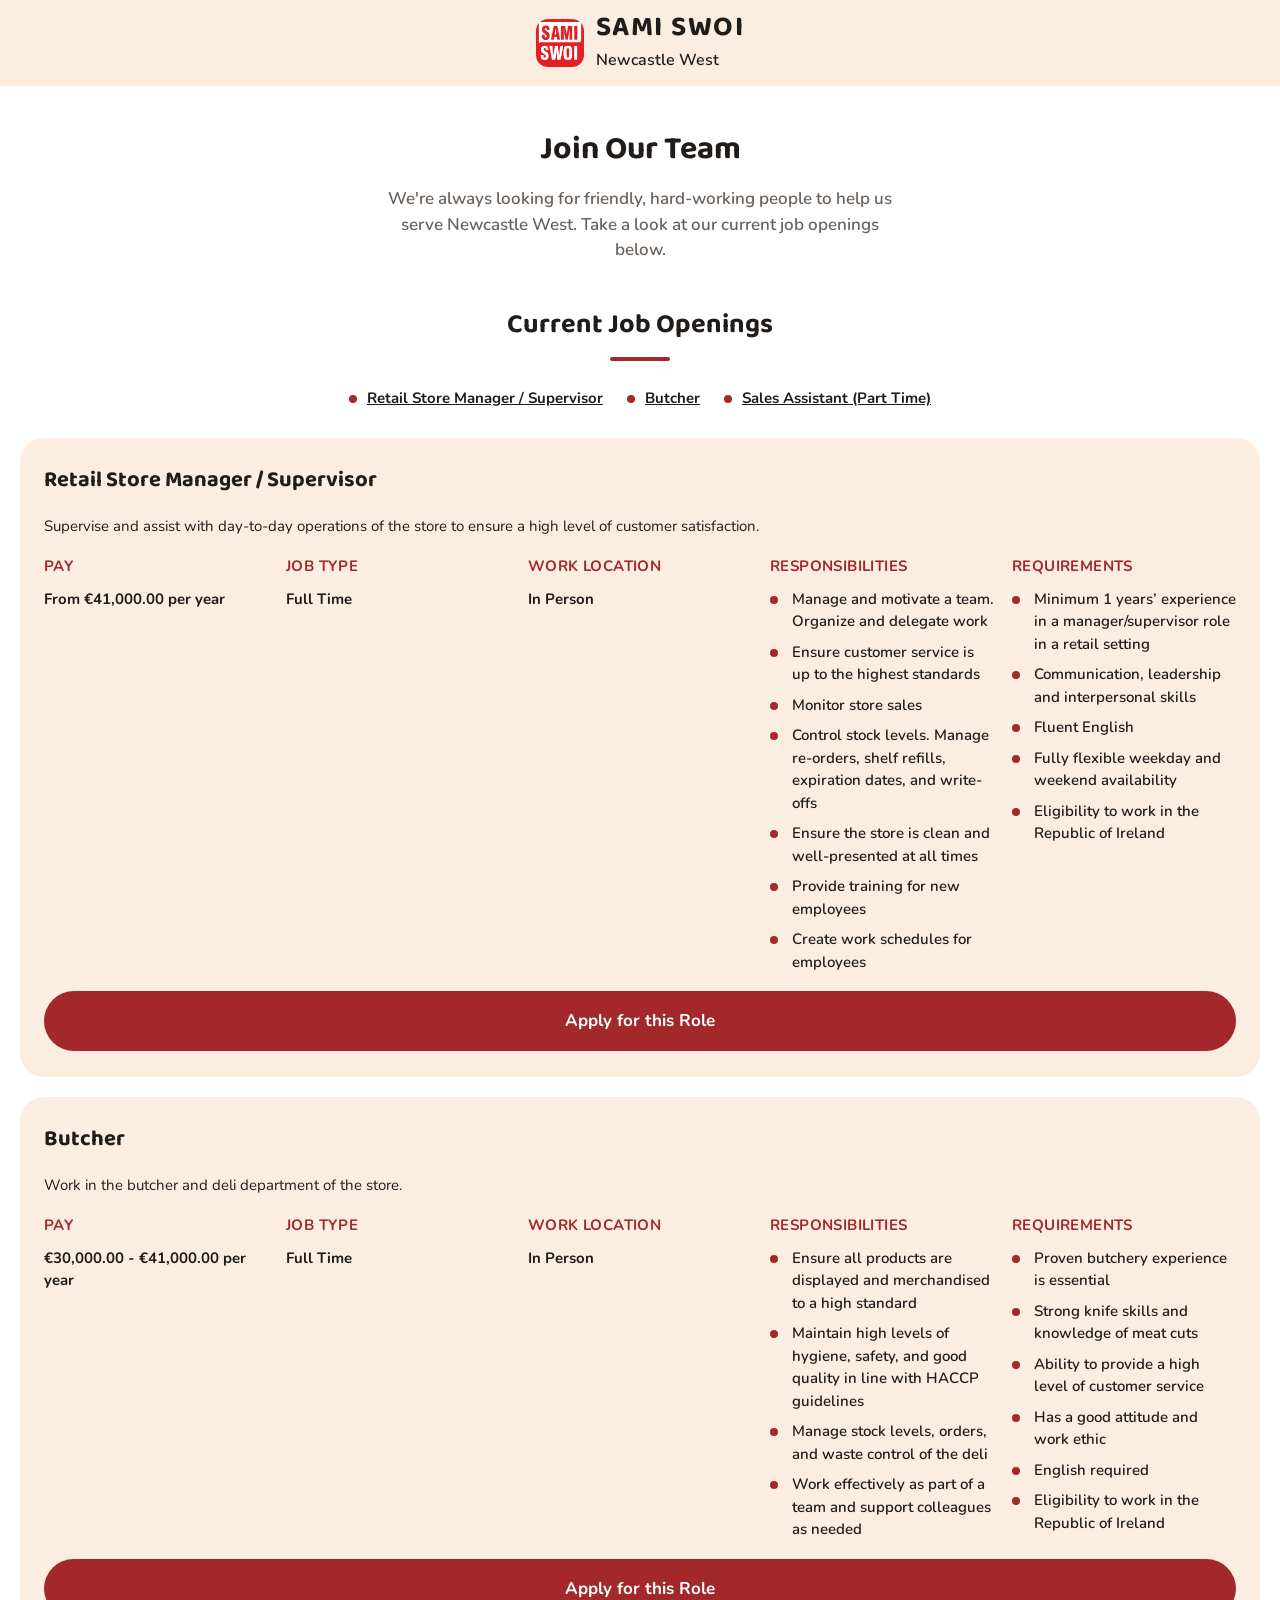
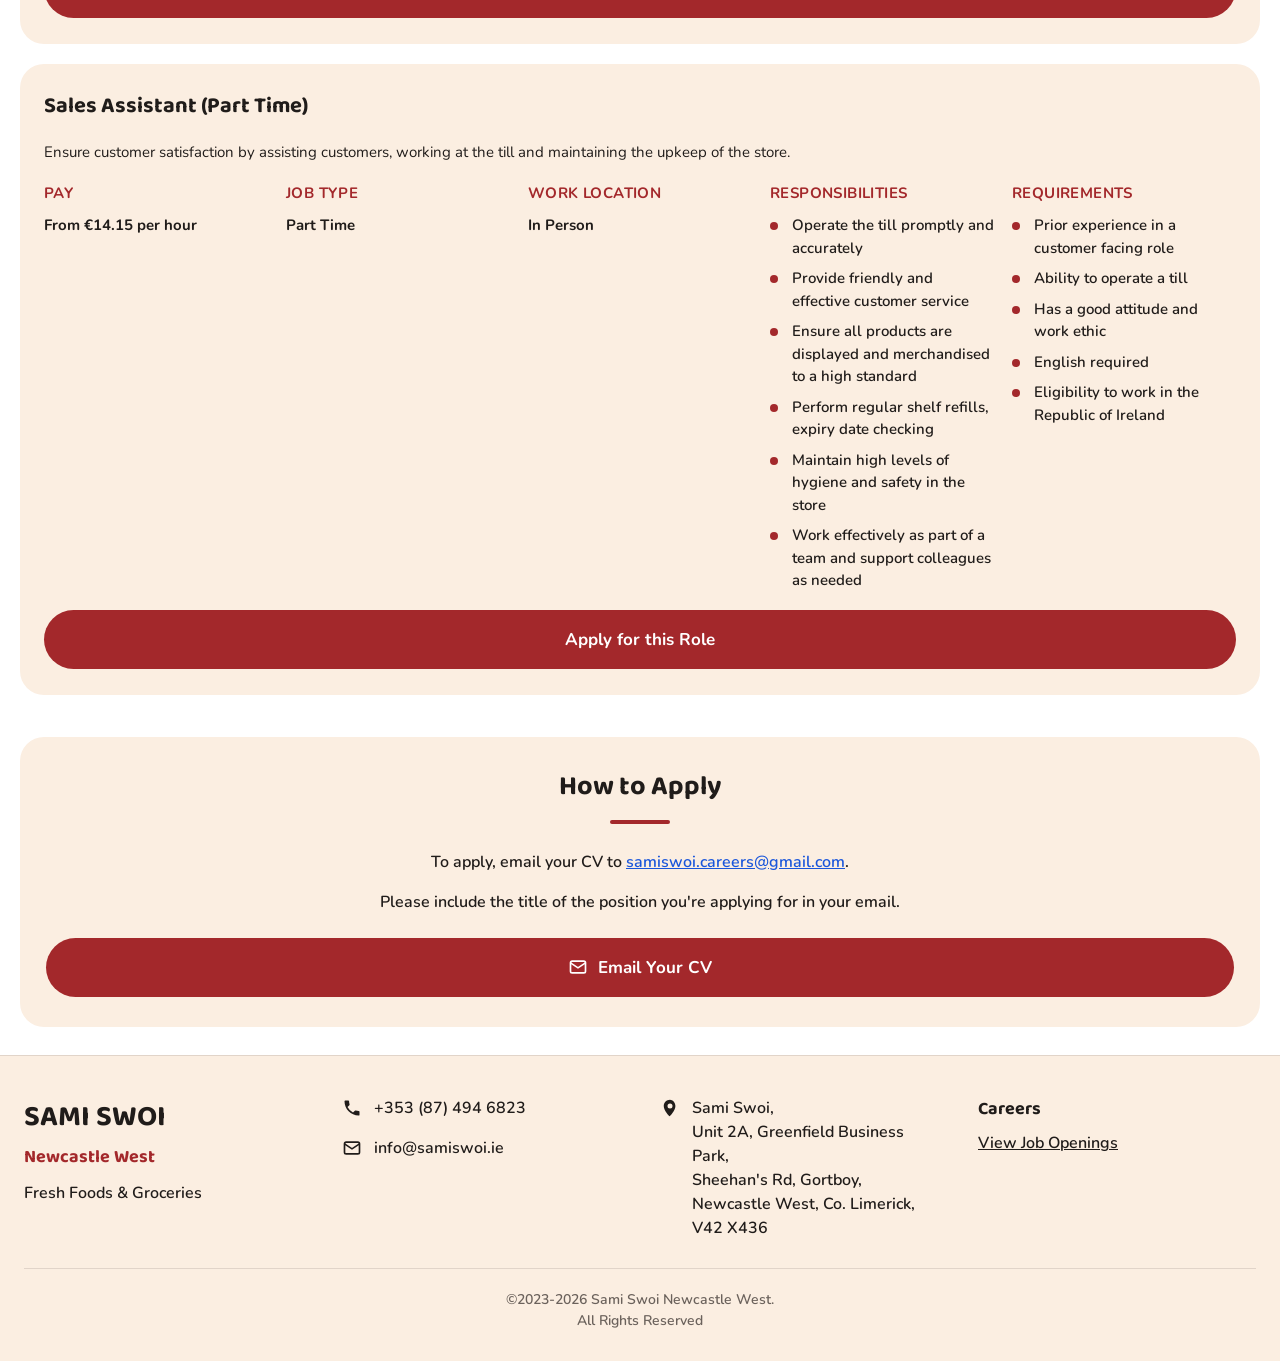
==== commit 079f4b3f: "jobs: Update sales assistant job" ====
--- a/jobs.html
+++ b/jobs.html
@@ -143,8 +143,8 @@
             <div class="job-group">
               <h4 class="job-group-heading">Responsibilities</h4>
               <ul class="job-bullets">
-                <li>Work at the till to handle customer sales in a timely and friendly manner</li>
-                <li>Assist customers and answer their questions about the products available</li>
+                <li>Operate the till promptly and accurately</li>
+                <li>Provide friendly and effective customer service</li>
                 <li>Ensure all products are displayed and merchandised to a high standard</li>
                 <li>Perform regular shelf refills, expiry date checking</li>
                 <li>Maintain high levels of hygiene and safety in the store</li>
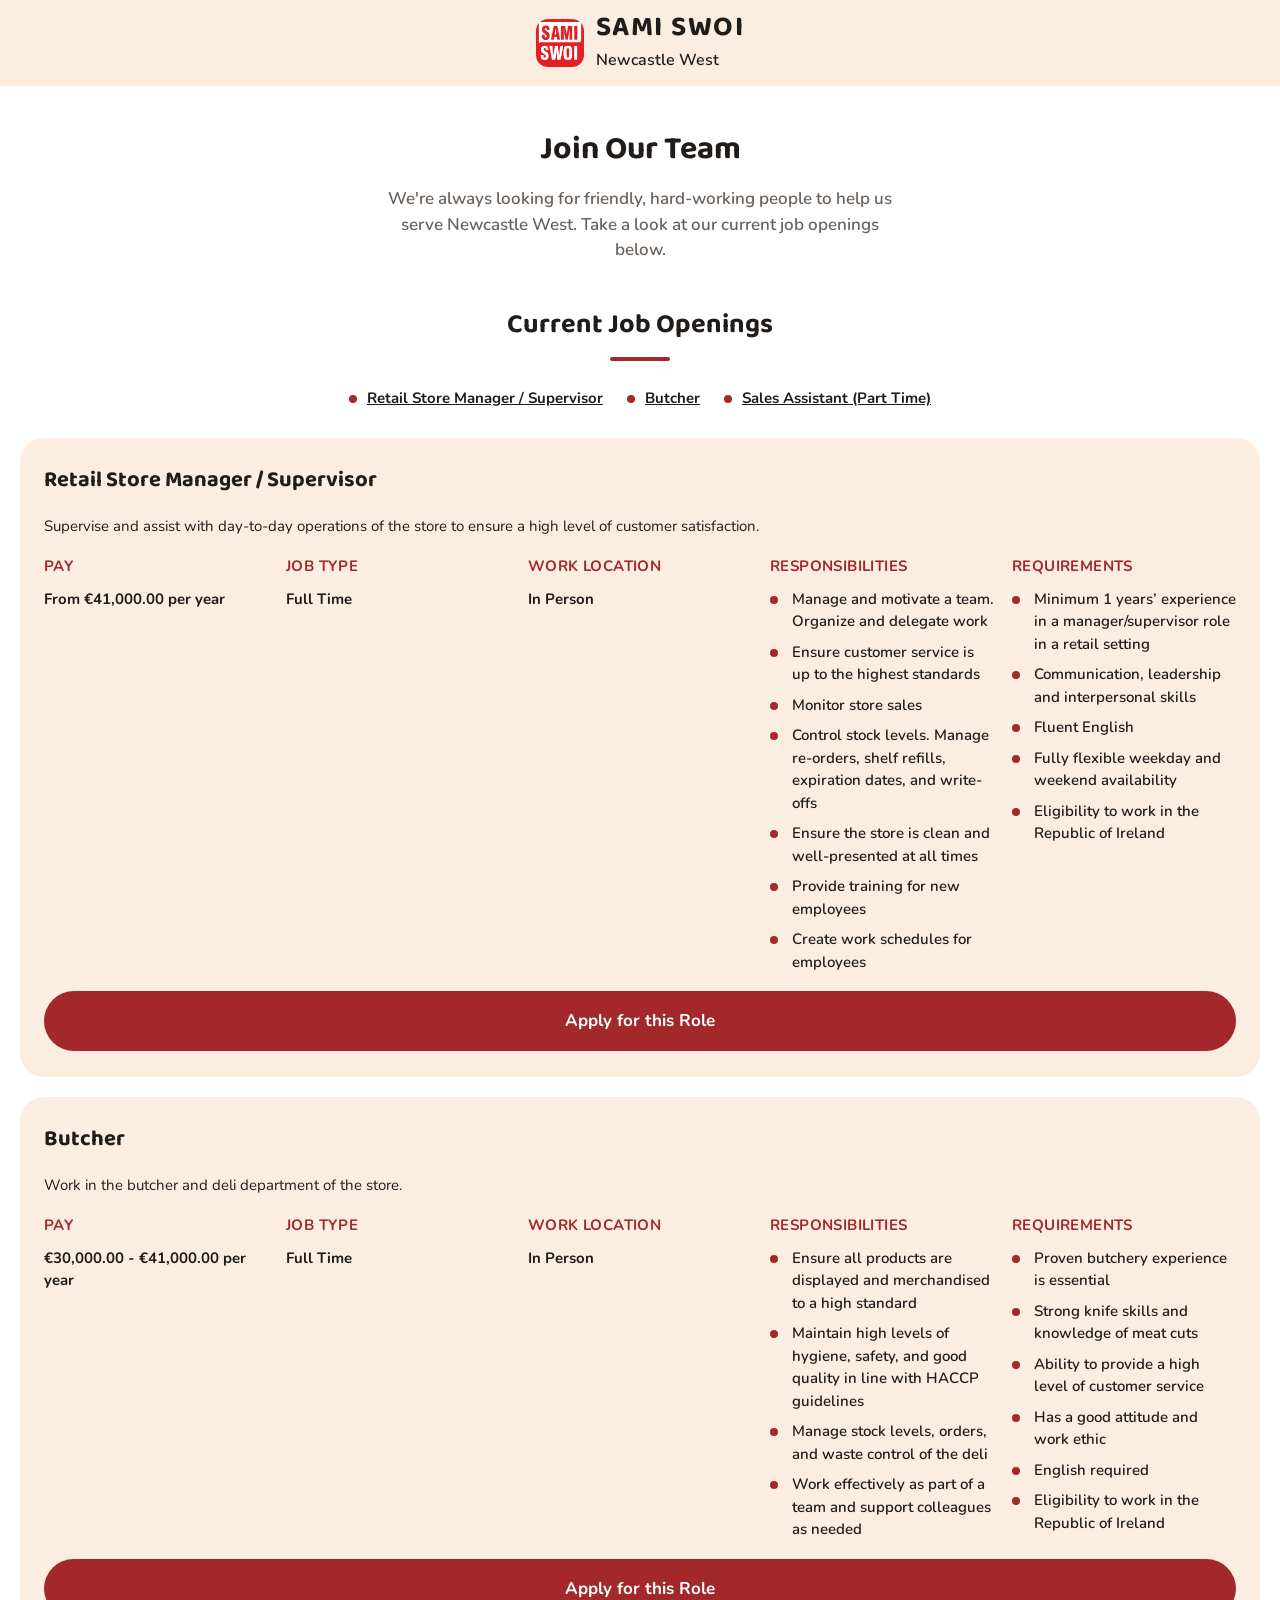
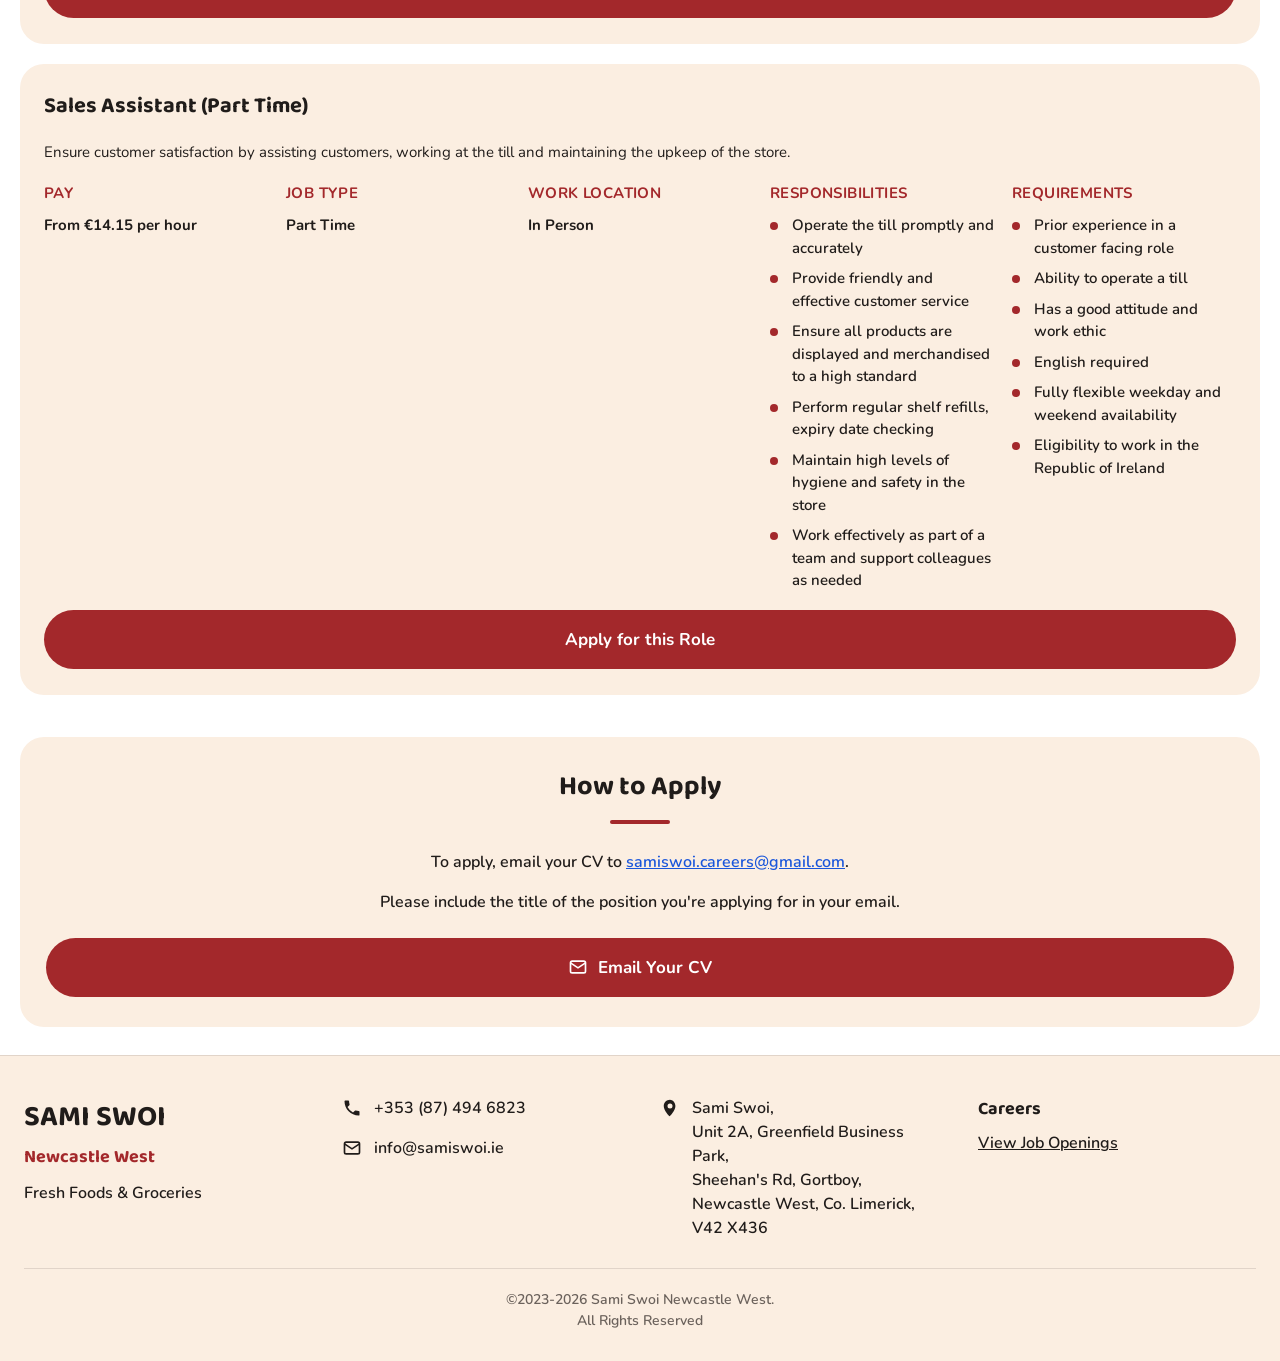
==== commit f7ed04dc: "Update sales assistant job" ====
--- a/jobs.html
+++ b/jobs.html
@@ -158,6 +158,7 @@
                 <li>Ability to operate a till</li>
                 <li>Has a good attitude and work ethic</li>
                 <li>English required</li>
+                <li>Fully flexible weekday and weekend availability</li>
                 <li>Eligibility to work in the Republic of Ireland</li>
               </ul>
             </div>
